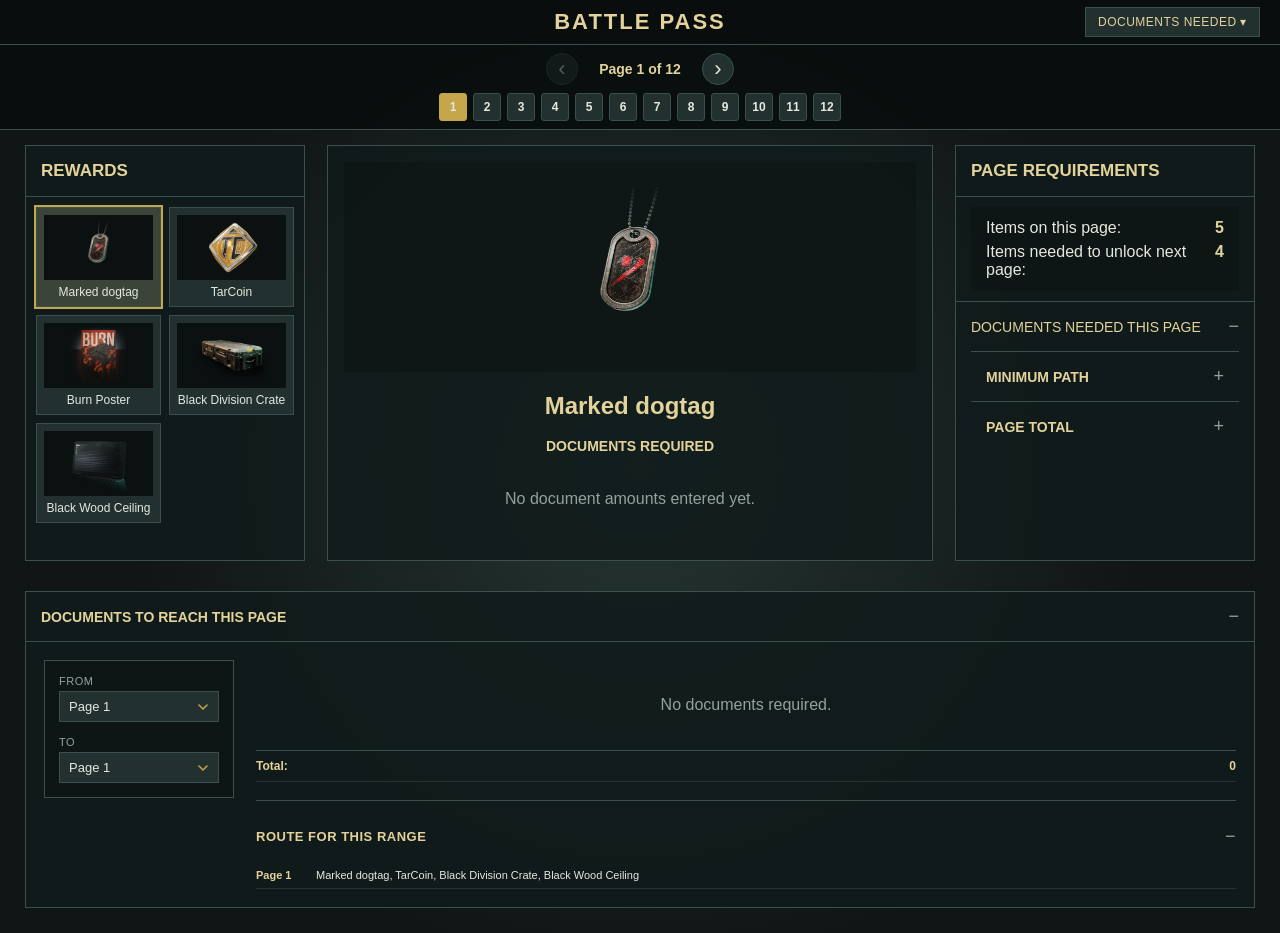
==== index.html @ d6b19c2c "first" ====
<!DOCTYPE html>
<html lang="en">

<head>
    <meta charset="UTF-8">
    <meta name="viewport" content="width=device-width, initial-scale=1.0">
    <title>Escape from Tarkov BattlePass</title>
    <link rel="stylesheet" href="./style.css">
</head>

<body>
    <header class="top-bar">
        <h1>Battle Pass</h1>
        <button id="jump-to-range" class="jump-to-range" type="button">Documents Needed ▾</button>
    </header>

    <div class="progress-bar-wrapper">
        <div class="progress-top-row">
            <button id="previous-page" class="nav-arrow" aria-label="Previous page">‹</button>
            <div id="progress-label" class="progress-label">Page 1</div>
            <button id="next-page" class="nav-arrow" aria-label="Next page">›</button>
        </div>
        <div id="progress-segments" class="progress-segments"></div>
    </div>

    <div class="scroll-nav">
        <div id="pages-scroll" class="pages-scroll"></div>
    </div>

    <div class="range-panel-wrapper">
        <details class="collapsible-section range-panel" id="range-panel" open>
            <summary>
                <span>Documents To Reach This Page</span>
                <span class="summary-meta" id="range-summary-meta"></span>
            </summary>
            <div class="disclosure-body">
                <div class="disclosure-inner range-layout">
                    <div class="range-controls">
                        <label class="range-field">
                            <span>From</span>
                            <select id="range-from"></select>
                        </label>
                        <label class="range-field">
                            <span>To</span>
                            <select id="range-to"></select>
                        </label>
                    </div>
                    <div id="range-content"></div>
                </div>
            </div>
        </details>
    </div>

    <script src="./app.js"></script>
</body>

</html>
---- style.css ----
:root {
  --background: #101515;
  --panel: #172222;
  --panel-light: #223030;
  --border: #39504d;
  --text: #e4e8df;
  --muted: #92a39e;
  --accent: #c5a64b;
  --accent-light: #e3d39b;
}

* {
  box-sizing: border-box;
}

body {
  margin: 0;
  min-height: 100vh;
  background: radial-gradient(
    circle at center,
    #263632 0%,
    var(--background) 65%
  );
  color: var(--text);
  font-family: Arial, Helvetica, sans-serif;
  -webkit-user-select: none;
  -moz-user-select: none;
  user-select: none;
  -webkit-touch-callout: none;
}

button {
  color: var(--text);
  background: var(--panel-light);
  border: 1px solid var(--border);
  cursor: pointer;
}

button:hover:not(:disabled) {
  background: #31433f;
  border-color: var(--accent);
}

button:disabled {
  cursor: not-allowed;
  opacity: 0.35;
}

.top-bar {
  min-height: 42px;
  padding: 9px 28px;
  display: flex;
  align-items: center;
  justify-content: center;
  position: relative;
  background: rgba(8, 13, 13, 0.9);
  border-bottom: 1px solid var(--border);
}

.top-bar h1 {
  margin: 0;
  color: var(--accent-light);
  font-size: 22px;
  text-transform: uppercase;
  letter-spacing: 2px;
}

.jump-to-range {
  position: absolute;
  right: 20px;
  top: 50%;
  transform: translateY(-50%);
  padding: 7px 12px;
  font-size: 12px;
  color: var(--accent-light);
  text-transform: uppercase;
  letter-spacing: 0.5px;
  white-space: nowrap;
}

/* ---------- Progress bar ---------- */

.progress-bar-wrapper {
  padding: 8px 28px;
  background: rgba(8, 13, 13, 0.9);
  border-bottom: 1px solid var(--border);
  text-align: center;
}

.progress-top-row {
  display: flex;
  align-items: center;
  justify-content: center;
  gap: 12px;
  margin-bottom: 8px;
}

.progress-label {
  color: var(--accent-light);
  font-weight: bold;
  font-size: 14px;
  min-width: 100px;
  text-align: center;
}

.progress-segments {
  display: flex;
  justify-content: center;
  gap: 6px;
  flex-wrap: wrap;
}

.nav-arrow {
  flex: 0 0 auto;
  width: 32px;
  height: 32px;
  padding: 0;
  display: inline-flex;
  align-items: center;
  justify-content: center;
  font-size: 22px;
  line-height: 1;
  border-radius: 50%;
}

.progress-segment {
  width: 28px;
  height: 28px;
  padding: 0;
  background: var(--panel-light);
  border: 1px solid var(--border);
  border-radius: 3px;
  color: var(--text);
  font-size: 12px;
  font-weight: bold;
  line-height: 1;
  cursor: pointer;
  transition:
    background 0.2s ease,
    border-color 0.2s ease;
}

.progress-segment.completed {
  background: var(--border);
}

.progress-segment.active {
  background: var(--accent);
  border-color: var(--accent);
}

/* ---------- Side-scroll container ---------- */

.scroll-nav {
  width: min(1400px, 100%);
  margin: 0 auto;
  padding: 15px 25px;
}

.pages-scroll {
  display: flex;
  overflow-x: auto;
  scroll-snap-type: x mandatory;
  scrollbar-width: none;
  -ms-overflow-style: none;
}

.pages-scroll::-webkit-scrollbar {
  display: none;
}

.page-slide {
  flex: 0 0 100%;
  min-width: 100%;
  scroll-snap-align: start;
}

/* ---------- Persistent range calculator panel ---------- */

.range-panel-wrapper {
  width: min(1400px, 100%);
  margin: 0 auto;
  padding: 15px 25px 25px;
}

.range-panel {
  background: rgba(17, 27, 27, 0.88);
  border: 1px solid var(--border);
}

.range-panel > summary {
  padding: 15px;
  font-size: 17px;
  border-bottom: 1px solid var(--border);
}

.range-panel > summary::after {
  font-size: 20px;
}

.range-panel .disclosure-inner {
  padding: 18px;
}

.range-layout {
  display: grid;
  grid-template-columns: 190px 1fr;
  gap: 22px;
  align-items: start;
}

.range-controls {
  display: flex;
  flex-direction: column;
  gap: 14px;
  padding: 14px;
  background: rgba(0, 0, 0, 0.2);
  border: 1px solid var(--border);
}

.range-field {
  display: flex;
  flex-direction: column;
  gap: 4px;
  font-size: 11px;
  color: var(--muted);
  text-transform: uppercase;
  letter-spacing: 0.5px;
}

.range-field select {
  padding: 7px 28px 7px 9px;
  background: var(--panel-light)
    url("data:image/svg+xml,%3Csvg xmlns='http://www.w3.org/2000/svg' width='10' height='6' viewBox='0 0 10 6'%3E%3Cpath d='M1 1l4 4 4-4' fill='none' stroke='%23c5a64b' stroke-width='1.5' stroke-linecap='round' stroke-linejoin='round'/%3E%3C/svg%3E")
    no-repeat right 10px center;
  border: 1px solid var(--border);
  border-radius: 0;
  color: var(--text);
  font-size: 13px;
  min-width: 140px;
  appearance: none;
  -webkit-appearance: none;
  cursor: pointer;
}

.range-field select:focus {
  outline: none;
  border-color: var(--accent);
}

.range-field select:hover {
  border-color: var(--accent);
}

/* ---------- Per-page layout (now nested inside a slide) ---------- */

.page-slide .battlepass-layout {
  width: 100%;
  padding: 0;
  display: grid;
  grid-template-columns: 280px 1fr 300px;
  gap: 22px;
}

.item-list-panel,
.preview-panel,
.requirements-panel {
  background: rgba(17, 27, 27, 0.88);
  border: 1px solid var(--border);
}

.item-list-panel h2,
.requirements-panel h2 {
  margin: 0;
  padding: 15px;
  color: var(--accent-light);
  font-size: 17px;
  text-transform: uppercase;
  border-bottom: 1px solid var(--border);
}

#pages-scroll [id^="item-list-"] {
  display: grid;
  grid-template-columns: repeat(2, 1fr);
  gap: 8px;
  padding: 10px;
}

.item-card {
  min-width: 0;
  padding: 7px;
  display: flex;
  flex-direction: column;
  align-items: center;
  gap: 5px;
  text-align: center;
}

.item-card.selected {
  outline: 2px solid var(--accent);
  background: #3b4439;
}

.item-card img {
  width: 100%;
  height: 65px;
  object-fit: contain;
  background: #0b1111;
}

.item-card-name {
  width: 100%;
  overflow: hidden;
  color: var(--text);
  font-size: 12px;
  text-overflow: ellipsis;
  white-space: nowrap;
}

.preview-panel {
  min-height: 330px;
  padding: 16px;
  text-align: center;
}

.large-preview {
  height: 210px;
  display: flex;
  align-items: center;
  justify-content: center;
  background: rgba(0, 0, 0, 0.2);
}

.large-preview img {
  max-width: 90%;
  max-height: 90%;
  object-fit: contain;
}

.preview-panel h2 {
  margin: 20px 0 8px;
  color: var(--accent-light);
}

.preview-panel h3,
.requirements-panel h3 {
  margin: 18px 0 8px;
  color: var(--accent-light);
  font-size: 14px;
  text-transform: uppercase;
}

.requirements-panel h4 {
  margin: 18px 15px 8px;
  color: var(--accent-light);
  font-size: 13px;
  text-transform: uppercase;
  letter-spacing: 0.5px;
}

.requirements-panel h4:first-child {
  margin-top: 0;
}

.page-summary-box {
  margin: 10px 15px;
  padding: 12px 15px;
  display: flex;
  flex-direction: column;
  gap: 6px;
  background: rgba(0, 0, 0, 0.2);
}

.page-summary-box p {
  margin: 0;
  display: flex;
  justify-content: space-between;
  gap: 15px;
}

.page-summary-box strong {
  color: var(--accent-light);
}

.collapsible-section {
  border-top: 1px solid var(--border);
  overflow: hidden;
}

.full-width-section {
  width: 100%;
  margin-top: 12px;
  border-top: 1px solid var(--border);
  border-bottom: 1px solid var(--border);
}

.full-width-section > div {
  width: 100%;
}

.collapsible-section summary {
  list-style: none;
  cursor: pointer;
  padding: 14px 15px;
  color: var(--accent-light);
  font-size: 14px;
  text-transform: uppercase;
  display: flex;
  justify-content: space-between;
  align-items: center;
  gap: 12px;
  min-height: 46px;
  min-width: 0;
}

.collapsible-section summary > span:first-child {
  flex: 1 1 auto;
  min-width: 0;
  font-weight: 700;
  overflow: hidden;
  text-overflow: ellipsis;
  white-space: nowrap;
}

.collapsible-section summary::-webkit-details-marker {
  display: none;
}

.collapsible-section summary::after {
  content: "−";
  font-size: 18px;
  color: var(--muted);
  transition: transform 0.2s ease;
}

.collapsible-section.is-collapsed summary::after {
  content: "+";
}

.collapsible-section summary:hover {
  background: rgba(255, 255, 255, 0.03);
}

.disclosure-body {
  display: block;
  overflow: hidden;
  opacity: 1;
  transition: opacity 0.2s ease;
}

.collapsible-section.is-collapsed > .disclosure-body,
.route-summary.is-collapsed > .disclosure-body {
  display: none;
  opacity: 0;
}

.collapsible-section:not(.is-collapsed) > .disclosure-body,
.route-summary:not(.is-collapsed) > .disclosure-body {
  display: block;
}

.disclosure-inner {
  overflow: hidden;
  padding: 0 15px 15px;
}

.summary-meta {
  flex: 0 1 auto;
  min-width: 0;
  color: var(--text);
  font-size: 11px;
  text-transform: none;
  text-align: right;
  line-height: 1.4;
  word-break: break-word;
  opacity: 0.9;
  max-width: 56%;
  overflow: hidden;
  text-overflow: ellipsis;
  white-space: nowrap;
}

.collapsible-section:not(.is-collapsed) .summary-meta {
  display: none;
}

.minimum-item {
  padding: 10px 0;
  border-bottom: 1px solid rgba(120, 150, 140, 0.2);
}

.minimum-item-header {
  display: flex;
  justify-content: space-between;
  align-items: center;
  gap: 12px;
  margin-bottom: 8px;
}

.minimum-item-header strong {
  color: var(--text);
}

.minimum-item-header span {
  color: var(--accent-light);
}

.minimum-item-costs {
  margin: 0;
  padding-left: 18px;
  color: var(--muted);
  display: grid;
  gap: 4px;
}

.route-summary {
  margin-top: 18px;
  padding-top: 12px;
  border-top: 1px solid var(--border);
}

.route-summary summary {
  list-style: none;
  cursor: pointer;
  padding: 10px 0;
  color: var(--accent-light);
  font-size: 13px;
  text-transform: uppercase;
  letter-spacing: 0.5px;
  display: flex;
  align-items: center;
  justify-content: space-between;
}

.route-summary summary::-webkit-details-marker {
  display: none;
}

.route-summary summary::after {
  content: "−";
  font-size: 18px;
  color: var(--muted);
}

.route-summary.is-collapsed summary::after {
  content: "+";
}

.route-summary .disclosure-inner {
  padding: 0;
}

.route-steps {
  display: grid;
  grid-template-columns: repeat(auto-fit, minmax(180px, 1fr));
  gap: 8px 12px;
  padding-top: 4px;
}

.route-step {
  display: grid;
  grid-template-columns: 52px 1fr;
  gap: 6px 8px;
  padding: 5px 0;
  border-bottom: 1px solid rgba(120, 150, 140, 0.2);
  color: var(--text);
  font-size: 11px;
  line-height: 1.4;
}

.route-step strong {
  color: var(--accent-light);
  font-size: 11px;
}

.route-step span {
  text-align: left;
  color: var(--text);
  white-space: normal;
  word-break: break-word;
}

.selected-item-requirements {
  padding: 0;
}

.requirement-row-total {
  border-top: 1px solid var(--border);
  padding-top: 8px;
  margin-top: 8px;
}

.requirement-row {
  min-height: 32px;
  padding: 7px 0;
  display: flex;
  align-items: center;
  justify-content: space-between;
  gap: 15px;
  border-bottom: 1px solid rgba(120, 150, 140, 0.2);
  font-size: 12px;
}

.document-name-cell {
  display: flex;
  align-items: center;
  min-width: 0;
}

.document-label {
  display: inline-flex;
  align-items: center;
  gap: 8px;
  min-width: 0;
}

.document-icon {
  width: 18px;
  height: 18px;
  object-fit: contain;
  flex-shrink: 0;
  border-radius: 2px;
  background: rgba(0, 0, 0, 0.15);
}

.document-label-text {
  color: var(--text);
  font-size: 12px;
  line-height: 1.3;
  overflow-wrap: anywhere;
}

.requirement-row span {
  color: var(--text);
  font-size: 13px;
}

.requirement-row strong {
  min-width: 28px;
  color: var(--accent-light);
  text-align: right;
}

.empty-message {
  padding: 20px;
  color: var(--muted);
  text-align: center;
}

.error-message {
  color: #e77d70;
}

@media (max-width: 950px) {
  .page-slide .battlepass-layout {
    grid-template-columns: 220px 1fr;
  }

  .requirements-panel {
    grid-column: 1 / -1;
  }
}

@media (max-width: 650px) {
  .top-bar {
    padding: 12px 90px 12px 12px;
  }

  .jump-to-range {
    right: 10px;
    padding: 6px 9px;
    font-size: 11px;
  }

  .progress-bar-wrapper {
    padding: 12px;
  }

  .progress-top-row {
    gap: 8px;
  }

  .progress-label {
    min-width: 80px;
  }

  .nav-arrow {
    width: 28px;
    height: 28px;
    font-size: 18px;
  }

  .scroll-nav {
    padding: 10px;
  }

  .page-slide .battlepass-layout {
    display: flex;
    flex-direction: column;
  }

  .item-list-panel {
    order: 2;
  }

  .preview-panel {
    order: 1;
  }

  .requirements-panel {
    order: 3;
  }

  .page-summary-box {
    margin: 10px 12px;
    padding: 10px 12px;
  }

  .route-steps {
    grid-template-columns: 1fr;
  }

  .range-panel-wrapper {
    padding: 10px 10px 15px;
  }

  .range-layout {
    grid-template-columns: 1fr;
    gap: 14px;
  }

  .range-controls {
    flex-direction: row;
    flex-wrap: wrap;
  }

  .range-field select {
    min-width: 0;
    flex: 1 1 120px;
  }
}

@media (max-width: 480px) {
  body {
    min-width: 320px;
  }

  .top-bar h1 {
    font-size: 18px;
    letter-spacing: 1px;
  }

  .progress-label {
    font-size: 12px;
    min-width: 72px;
  }

  .progress-segment {
    width: 24px;
    height: 24px;
    font-size: 11px;
  }

  .nav-arrow {
    width: 24px;
    height: 24px;
    font-size: 16px;
  }

  .scroll-nav {
    padding: 8px 6px;
  }

  .item-list-panel h2,
  .requirements-panel h2 {
    padding: 12px;
    font-size: 14px;
  }

  #pages-scroll [id^="item-list-"] {
    grid-template-columns: 1fr;
    gap: 6px;
    padding: 8px;
  }

  .item-card {
    padding: 6px;
  }

  .item-card img {
    height: 56px;
  }

  .item-card-name {
    font-size: 11px;
  }

  .preview-panel {
    padding: 10px;
  }

  .large-preview {
    height: 170px;
  }

  .document-icon {
    width: 16px;
    height: 16px;
  }

  .document-label-text,
  .requirement-row,
  .route-step {
    font-size: 11px;
  }

  .route-step {
    grid-template-columns: 46px 1fr;
  }
}
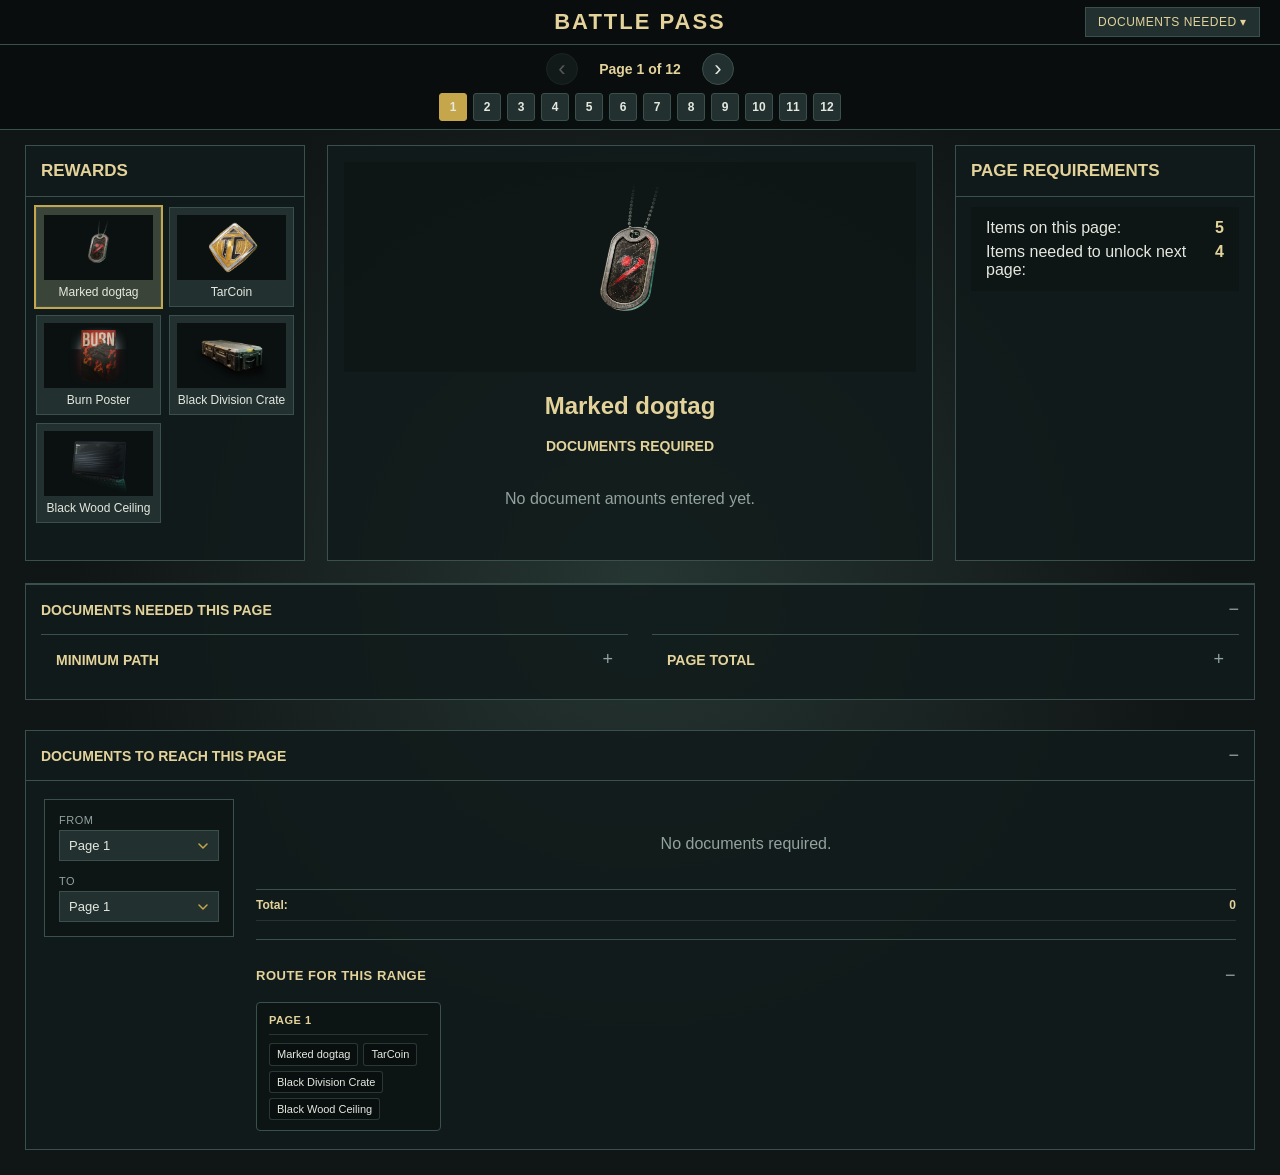
==== commit 16901985: "Refactor UI components for improved layout and styling consistency" ====
--- a/index.html
+++ b/index.html
@@ -1,57 +1,61 @@
-<!DOCTYPE html>
+<!doctype html>
 <html lang="en">
+  <head>
+    <meta charset="UTF-8" />
+    <meta name="viewport" content="width=device-width, initial-scale=1.0" />
+    <title>Escape from Tarkov BattlePass</title>
+    <link rel="stylesheet" href="./style.css" />
+  </head>
 
-<head>
-    <meta charset="UTF-8">
-    <meta name="viewport" content="width=device-width, initial-scale=1.0">
-    <title>Escape from Tarkov BattlePass</title>
-    <link rel="stylesheet" href="./style.css">
-</head>
-
-<body>
+  <body>
     <header class="top-bar">
-        <h1>Battle Pass</h1>
-        <button id="jump-to-range" class="jump-to-range" type="button">Documents Needed ▾</button>
+      <h1>Battle Pass</h1>
+      <button id="jump-to-range" class="jump-to-range" type="button">
+        Documents Needed ▾
+      </button>
     </header>
 
     <div class="progress-bar-wrapper">
-        <div class="progress-top-row">
-            <button id="previous-page" class="nav-arrow" aria-label="Previous page">‹</button>
-            <div id="progress-label" class="progress-label">Page 1</div>
-            <button id="next-page" class="nav-arrow" aria-label="Next page">›</button>
-        </div>
-        <div id="progress-segments" class="progress-segments"></div>
+      <div class="progress-top-row">
+        <button id="previous-page" class="nav-arrow" aria-label="Previous page">
+          ‹
+        </button>
+        <div id="progress-label" class="progress-label">Page 1</div>
+        <button id="next-page" class="nav-arrow" aria-label="Next page">
+          ›
+        </button>
+      </div>
+      <div id="progress-segments" class="progress-segments"></div>
     </div>
 
     <div class="scroll-nav">
-        <div id="pages-scroll" class="pages-scroll"></div>
+      <div id="pages-scroll" class="pages-scroll"></div>
     </div>
 
     <div class="range-panel-wrapper">
-        <details class="collapsible-section range-panel" id="range-panel" open>
-            <summary>
-                <span>Documents To Reach This Page</span>
-                <span class="summary-meta" id="range-summary-meta"></span>
-            </summary>
-            <div class="disclosure-body">
-                <div class="disclosure-inner range-layout">
-                    <div class="range-controls">
-                        <label class="range-field">
-                            <span>From</span>
-                            <select id="range-from"></select>
-                        </label>
-                        <label class="range-field">
-                            <span>To</span>
-                            <select id="range-to"></select>
-                        </label>
-                    </div>
-                    <div id="range-content"></div>
-                </div>
+      <details class="collapsible-section range-panel" id="range-panel" open>
+        <summary>
+          <span>Documents To Reach This Page</span>
+          <span class="summary-meta" id="range-summary-meta"></span>
+        </summary>
+        <div class="disclosure-body">
+          <div class="disclosure-inner range-layout">
+            <div class="range-controls">
+              <label class="range-field">
+                <span>From</span>
+                <select id="range-from"></select>
+              </label>
+              <label class="range-field">
+                <span>To</span>
+                <select id="range-to"></select>
+              </label>
             </div>
-        </details>
+            <div id="range-content"></div>
+          </div>
+        </div>
+      </details>
     </div>
 
     <script src="./app.js"></script>
-</body>
-
-</html>+  </body>
+</html>
--- a/style.css
+++ b/style.css
@@ -350,15 +350,17 @@
   text-transform: uppercase;
 }
 
-.requirements-panel h4 {
-  margin: 18px 15px 8px;
+.requirements-panel h4,
+.full-width-section h4 {
+  margin: 18px 0 8px;
   color: var(--accent-light);
   font-size: 13px;
   text-transform: uppercase;
   letter-spacing: 0.5px;
 }
 
-.requirements-panel h4:first-child {
+.requirements-panel h4:first-child,
+.full-width-section h4:first-child {
   margin-top: 0;
 }
 
@@ -389,13 +391,45 @@
 
 .full-width-section {
   width: 100%;
-  margin-top: 12px;
-  border-top: 1px solid var(--border);
-  border-bottom: 1px solid var(--border);
+  margin-top: 22px;
+  background: rgba(17, 27, 27, 0.88);
+  border: 1px solid var(--border);
 }
 
 .full-width-section > div {
   width: 100%;
+}
+
+.documents-columns {
+  display: grid;
+  grid-template-columns: 1fr 1fr;
+  gap: 24px;
+  align-items: start;
+}
+
+.minimum-items-grid {
+  display: grid;
+  grid-template-columns: repeat(auto-fit, minmax(200px, 1fr));
+  gap: 10px 14px;
+  margin-bottom: 6px;
+}
+
+.document-rows-grid {
+  display: grid;
+  grid-template-columns: 1fr 1fr;
+  gap: 0 20px;
+}
+
+.documents-columns .document-rows-grid {
+  gap: 8px 20px;
+}
+
+.documents-columns .requirement-row:not(.requirement-row-total) {
+  min-height: 0;
+  padding: 8px 12px;
+  background: rgba(0, 0, 0, 0.2);
+  border: 1px solid var(--border);
+  border-radius: 3px;
 }
 
 .collapsible-section summary {
@@ -485,8 +519,9 @@
 }
 
 .minimum-item {
-  padding: 10px 0;
-  border-bottom: 1px solid rgba(120, 150, 140, 0.2);
+  padding: 10px 12px;
+  background: rgba(0, 0, 0, 0.2);
+  border: 1px solid var(--border);
 }
 
 .minimum-item-header {
@@ -551,33 +586,61 @@
 }
 
 .route-steps {
-  display: grid;
-  grid-template-columns: repeat(auto-fit, minmax(180px, 1fr));
-  gap: 8px 12px;
+  column-count: 5;
+  column-gap: 14px;
   padding-top: 4px;
 }
 
 .route-step {
-  display: grid;
-  grid-template-columns: 52px 1fr;
-  gap: 6px 8px;
-  padding: 5px 0;
-  border-bottom: 1px solid rgba(120, 150, 140, 0.2);
+  display: block;
+  break-inside: avoid;
+  -webkit-column-break-inside: avoid;
+  width: 100%;
+  margin: 0 0 14px;
+  padding: 10px 12px;
+  background: rgba(0, 0, 0, 0.22);
+  border: 1px solid var(--border);
+  border-radius: 4px;
   color: var(--text);
   font-size: 11px;
   line-height: 1.4;
 }
 
-.route-step strong {
+.route-step-header {
+  margin: 0 0 8px;
+  padding-bottom: 6px;
   color: var(--accent-light);
   font-size: 11px;
-}
-
-.route-step span {
-  text-align: left;
-  color: var(--text);
+  font-weight: bold;
+  text-transform: uppercase;
+  letter-spacing: 0.5px;
+  border-bottom: 1px solid rgba(120, 150, 140, 0.25);
+}
+
+.route-step-items {
+  margin: 0;
+  padding: 0;
+  list-style: none;
+  display: flex;
+  flex-wrap: wrap;
+  gap: 5px;
+}
+
+.route-step-items li {
+  padding: 3px 7px;
+  background: rgba(0, 0, 0, 0.25);
+  border: 1px solid rgba(120, 150, 140, 0.3);
+  border-radius: 3px;
+  color: var(--text);
+  font-size: 11px;
+  line-height: 1.3;
   white-space: normal;
   word-break: break-word;
+}
+
+.route-step-empty {
+  color: var(--muted);
+  font-style: italic;
 }
 
 .selected-item-requirements {
@@ -659,6 +722,21 @@
   .requirements-panel {
     grid-column: 1 / -1;
   }
+
+  .documents-columns {
+    grid-template-columns: 1fr;
+    gap: 18px;
+  }
+
+  .route-steps {
+    column-count: 3;
+  }
+}
+
+@media (max-width: 480px) {
+  .document-rows-grid {
+    grid-template-columns: 1fr;
+  }
 }
 
 @media (max-width: 650px) {
@@ -717,7 +795,7 @@
   }
 
   .route-steps {
-    grid-template-columns: 1fr;
+    column-count: 2;
   }
 
   .range-panel-wrapper {
@@ -814,7 +892,7 @@
     font-size: 11px;
   }
 
-  .route-step {
-    grid-template-columns: 46px 1fr;
-  }
-}
+  .route-steps {
+    column-count: 1;
+  }
+}
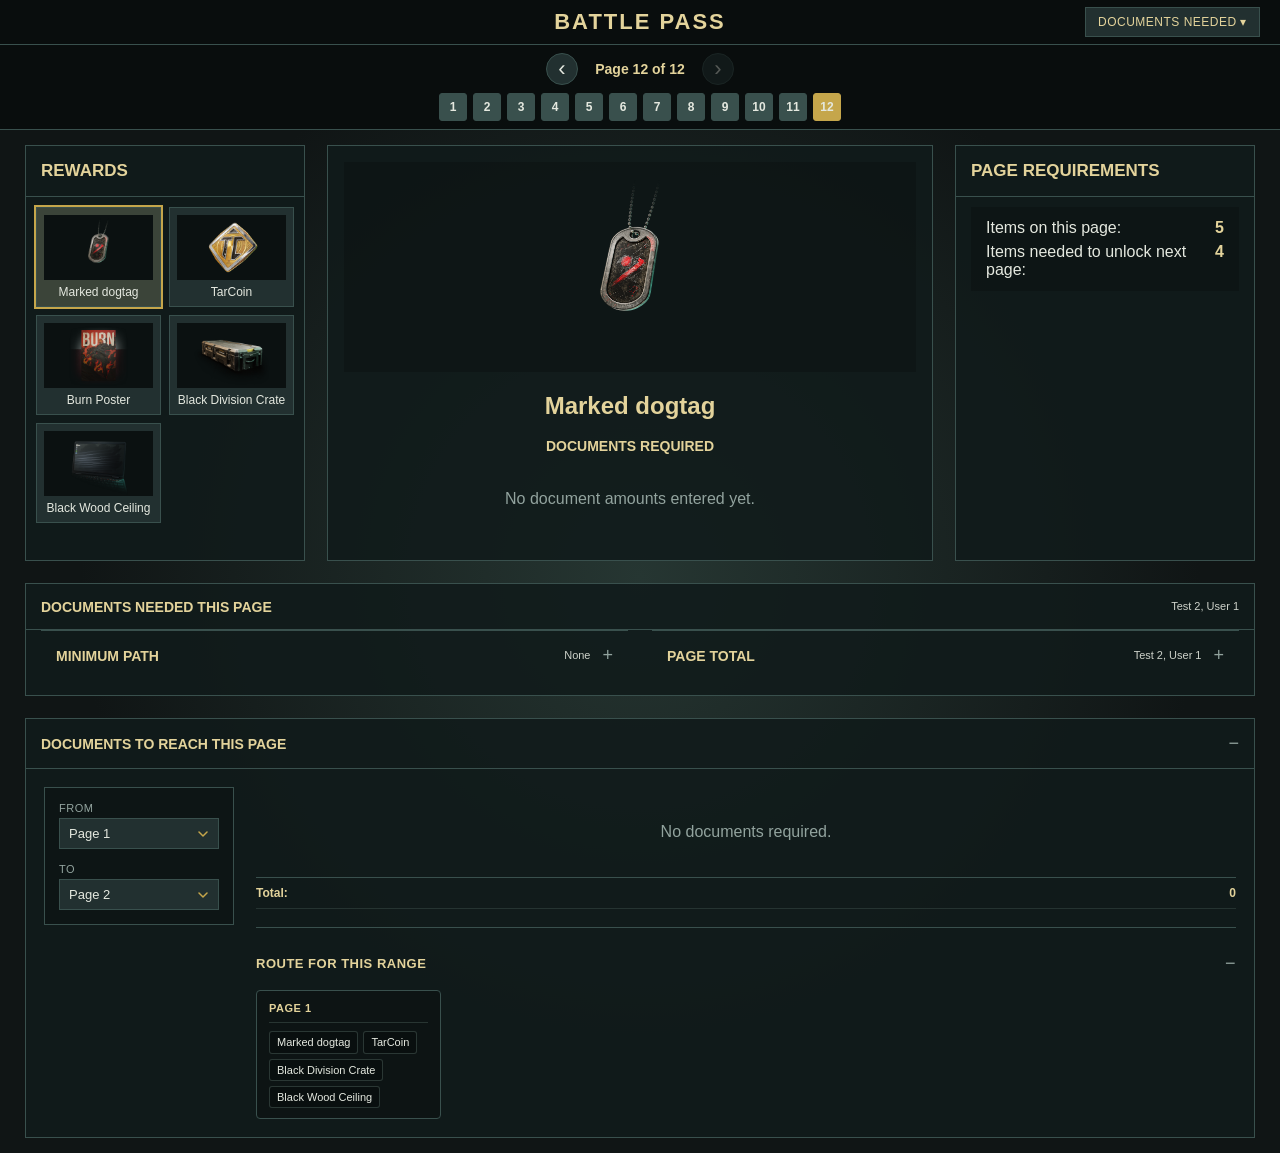
==== commit 7a235d96: "Refactor code structure for improved readability and maintainability" ====
--- a/index.html
+++ b/index.html
@@ -32,30 +32,6 @@
       <div id="pages-scroll" class="pages-scroll"></div>
     </div>
 
-    <div class="range-panel-wrapper">
-      <details class="collapsible-section range-panel" id="range-panel" open>
-        <summary>
-          <span>Documents To Reach This Page</span>
-          <span class="summary-meta" id="range-summary-meta"></span>
-        </summary>
-        <div class="disclosure-body">
-          <div class="disclosure-inner range-layout">
-            <div class="range-controls">
-              <label class="range-field">
-                <span>From</span>
-                <select id="range-from"></select>
-              </label>
-              <label class="range-field">
-                <span>To</span>
-                <select id="range-to"></select>
-              </label>
-            </div>
-            <div id="range-content"></div>
-          </div>
-        </div>
-      </details>
-    </div>
-
     <script src="./app.js"></script>
   </body>
 </html>
--- a/style.css
+++ b/style.css
@@ -180,7 +180,12 @@
 .range-panel-wrapper {
   width: min(1400px, 100%);
   margin: 0 auto;
-  padding: 15px 25px 25px;
+  padding: 0 25px 25px;
+}
+
+.page-slide .range-panel-wrapper {
+  width: 100%;
+  padding: 22px 0 0;
 }
 
 .range-panel {
@@ -396,7 +401,24 @@
   border: 1px solid var(--border);
 }
 
-.full-width-section > div {
+.section-header-bar {
+  min-height: 46px;
+  padding: 14px 15px;
+  display: flex;
+  align-items: center;
+  justify-content: space-between;
+  gap: 12px;
+  border-bottom: 1px solid var(--border);
+}
+
+.section-header-bar h2 {
+  margin: 0;
+  color: var(--accent-light);
+  font-size: 14px;
+  text-transform: uppercase;
+}
+
+.full-width-section > .disclosure-inner {
   width: 100%;
 }
 
@@ -714,9 +736,12 @@
   color: #e77d70;
 }
 
+/* ---------- Responsive layout ---------- */
+
 @media (max-width: 950px) {
   .page-slide .battlepass-layout {
-    grid-template-columns: 220px 1fr;
+    grid-template-columns: minmax(190px, 0.8fr) minmax(0, 1.2fr);
+    gap: 16px;
   }
 
   .requirements-panel {
@@ -725,7 +750,7 @@
 
   .documents-columns {
     grid-template-columns: 1fr;
-    gap: 18px;
+    gap: 16px;
   }
 
   .route-steps {
@@ -733,120 +758,101 @@
   }
 }
 
-@media (max-width: 480px) {
-  .document-rows-grid {
-    grid-template-columns: 1fr;
-  }
-}
-
 @media (max-width: 650px) {
+  body {
+    min-width: 0;
+    overflow-x: hidden;
+  }
+
   .top-bar {
-    padding: 12px 90px 12px 12px;
+    min-height: 48px;
+    padding: 10px 12px;
+    justify-content: space-between;
+    gap: 10px;
+  }
+
+  .top-bar h1 {
+    font-size: 17px;
+    letter-spacing: 1px;
+    white-space: nowrap;
   }
 
   .jump-to-range {
-    right: 10px;
-    padding: 6px 9px;
-    font-size: 11px;
+    position: static;
+    transform: none;
+    flex: 0 0 auto;
+    padding: 7px 9px;
+    font-size: 10px;
+    letter-spacing: 0.25px;
   }
 
   .progress-bar-wrapper {
-    padding: 12px;
+    padding: 10px 12px 12px;
   }
 
   .progress-top-row {
     gap: 8px;
+    margin-bottom: 10px;
   }
 
   .progress-label {
-    min-width: 80px;
+    min-width: 0;
+    font-size: 13px;
   }
 
   .nav-arrow {
+    width: 30px;
+    height: 30px;
+    font-size: 20px;
+  }
+
+  .progress-segments {
+    justify-content: flex-start;
+    flex-wrap: nowrap;
+    gap: 6px;
+    overflow-x: auto;
+    padding: 1px 1px 3px;
+    scrollbar-width: none;
+  }
+
+  .progress-segments::-webkit-scrollbar {
+    display: none;
+  }
+
+  .progress-segment {
+    flex: 0 0 28px;
     width: 28px;
     height: 28px;
-    font-size: 18px;
   }
 
   .scroll-nav {
-    padding: 10px;
+    padding: 10px 12px 0;
   }
 
   .page-slide .battlepass-layout {
     display: flex;
     flex-direction: column;
+    gap: 12px;
+  }
+
+  .preview-panel,
+  .item-list-panel,
+  .requirements-panel {
+    width: 100%;
+  }
+
+  .preview-panel {
+    order: 1;
+    min-height: 0;
+    padding: 12px;
   }
 
   .item-list-panel {
     order: 2;
   }
 
-  .preview-panel {
-    order: 1;
-  }
-
   .requirements-panel {
     order: 3;
-  }
-
-  .page-summary-box {
-    margin: 10px 12px;
-    padding: 10px 12px;
-  }
-
-  .route-steps {
-    column-count: 2;
-  }
-
-  .range-panel-wrapper {
-    padding: 10px 10px 15px;
-  }
-
-  .range-layout {
-    grid-template-columns: 1fr;
-    gap: 14px;
-  }
-
-  .range-controls {
-    flex-direction: row;
-    flex-wrap: wrap;
-  }
-
-  .range-field select {
-    min-width: 0;
-    flex: 1 1 120px;
-  }
-}
-
-@media (max-width: 480px) {
-  body {
-    min-width: 320px;
-  }
-
-  .top-bar h1 {
-    font-size: 18px;
-    letter-spacing: 1px;
-  }
-
-  .progress-label {
-    font-size: 12px;
-    min-width: 72px;
-  }
-
-  .progress-segment {
-    width: 24px;
-    height: 24px;
-    font-size: 11px;
-  }
-
-  .nav-arrow {
-    width: 24px;
-    height: 24px;
-    font-size: 16px;
-  }
-
-  .scroll-nav {
-    padding: 8px 6px;
   }
 
   .item-list-panel h2,
@@ -856,43 +862,162 @@
   }
 
   #pages-scroll [id^="item-list-"] {
+    grid-template-columns: repeat(2, minmax(0, 1fr));
+    gap: 8px;
+    padding: 8px;
+  }
+
+  .item-card {
+    padding: 8px 6px;
+    gap: 6px;
+  }
+
+  .item-card img {
+    height: 64px;
+  }
+
+  .large-preview {
+    height: 180px;
+  }
+
+  .preview-panel h2 {
+    margin: 14px 0 6px;
+    font-size: 18px;
+  }
+
+  .preview-panel h3,
+  .requirements-panel h3 {
+    margin: 14px 0 6px;
+  }
+
+  .page-summary-box {
+    margin: 8px 10px;
+    padding: 10px;
+  }
+
+  .full-width-section {
+    margin-top: 12px;
+  }
+
+  .section-header-bar {
+    min-height: 44px;
+    padding: 12px;
+  }
+
+  .collapsible-section summary {
+    min-height: 44px;
+    padding: 12px;
+    font-size: 12px;
+  }
+
+  .summary-meta {
+    max-width: 48%;
+    font-size: 10px;
+  }
+
+  .disclosure-inner,
+  .range-panel .disclosure-inner {
+    padding: 0 12px 12px;
+  }
+
+  .documents-columns {
+    gap: 12px;
+  }
+
+  .documents-columns .document-rows-grid,
+  .document-rows-grid {
     grid-template-columns: 1fr;
     gap: 6px;
-    padding: 8px;
-  }
-
-  .item-card {
-    padding: 6px;
+  }
+
+  .documents-columns .requirement-row:not(.requirement-row-total) {
+    padding: 8px 10px;
+  }
+
+  .route-summary {
+    margin-top: 14px;
+    padding-top: 10px;
+  }
+
+  .route-summary summary {
+    padding: 8px 0;
+    font-size: 12px;
+  }
+
+  .route-steps {
+    column-count: 1;
+    padding-top: 2px;
+  }
+
+  .route-step {
+    margin-bottom: 8px;
+    padding: 9px 10px;
+  }
+
+  .range-panel-wrapper {
+    padding: 0 12px 16px;
+  }
+
+  .range-panel > summary {
+    padding: 12px;
+    font-size: 14px;
+  }
+
+  .range-layout {
+    grid-template-columns: 1fr;
+    gap: 12px;
+  }
+
+  .range-controls {
+    flex-direction: row;
+    gap: 10px;
+    padding: 10px;
+  }
+
+  .range-field {
+    flex: 1 1 120px;
+  }
+
+  .range-field select {
+    width: 100%;
+    min-width: 0;
+  }
+}
+
+@media (max-width: 400px) {
+  .top-bar h1 {
+    font-size: 15px;
+  }
+
+  .jump-to-range {
+    padding-inline: 7px;
+    font-size: 9px;
+  }
+
+  .progress-bar-wrapper {
+    padding-inline: 8px;
+  }
+
+  .scroll-nav {
+    padding-inline: 8px;
+  }
+
+  #pages-scroll [id^="item-list-"] {
+    gap: 6px;
   }
 
   .item-card img {
     height: 56px;
   }
 
-  .item-card-name {
-    font-size: 11px;
-  }
-
-  .preview-panel {
-    padding: 10px;
-  }
-
-  .large-preview {
-    height: 170px;
-  }
-
-  .document-icon {
-    width: 16px;
-    height: 16px;
-  }
-
+  .item-card-name,
   .document-label-text,
   .requirement-row,
   .route-step {
     font-size: 11px;
   }
 
-  .route-steps {
-    column-count: 1;
-  }
-}
+  .range-panel-wrapper {
+    padding-inline: 8px;
+  }
+}
